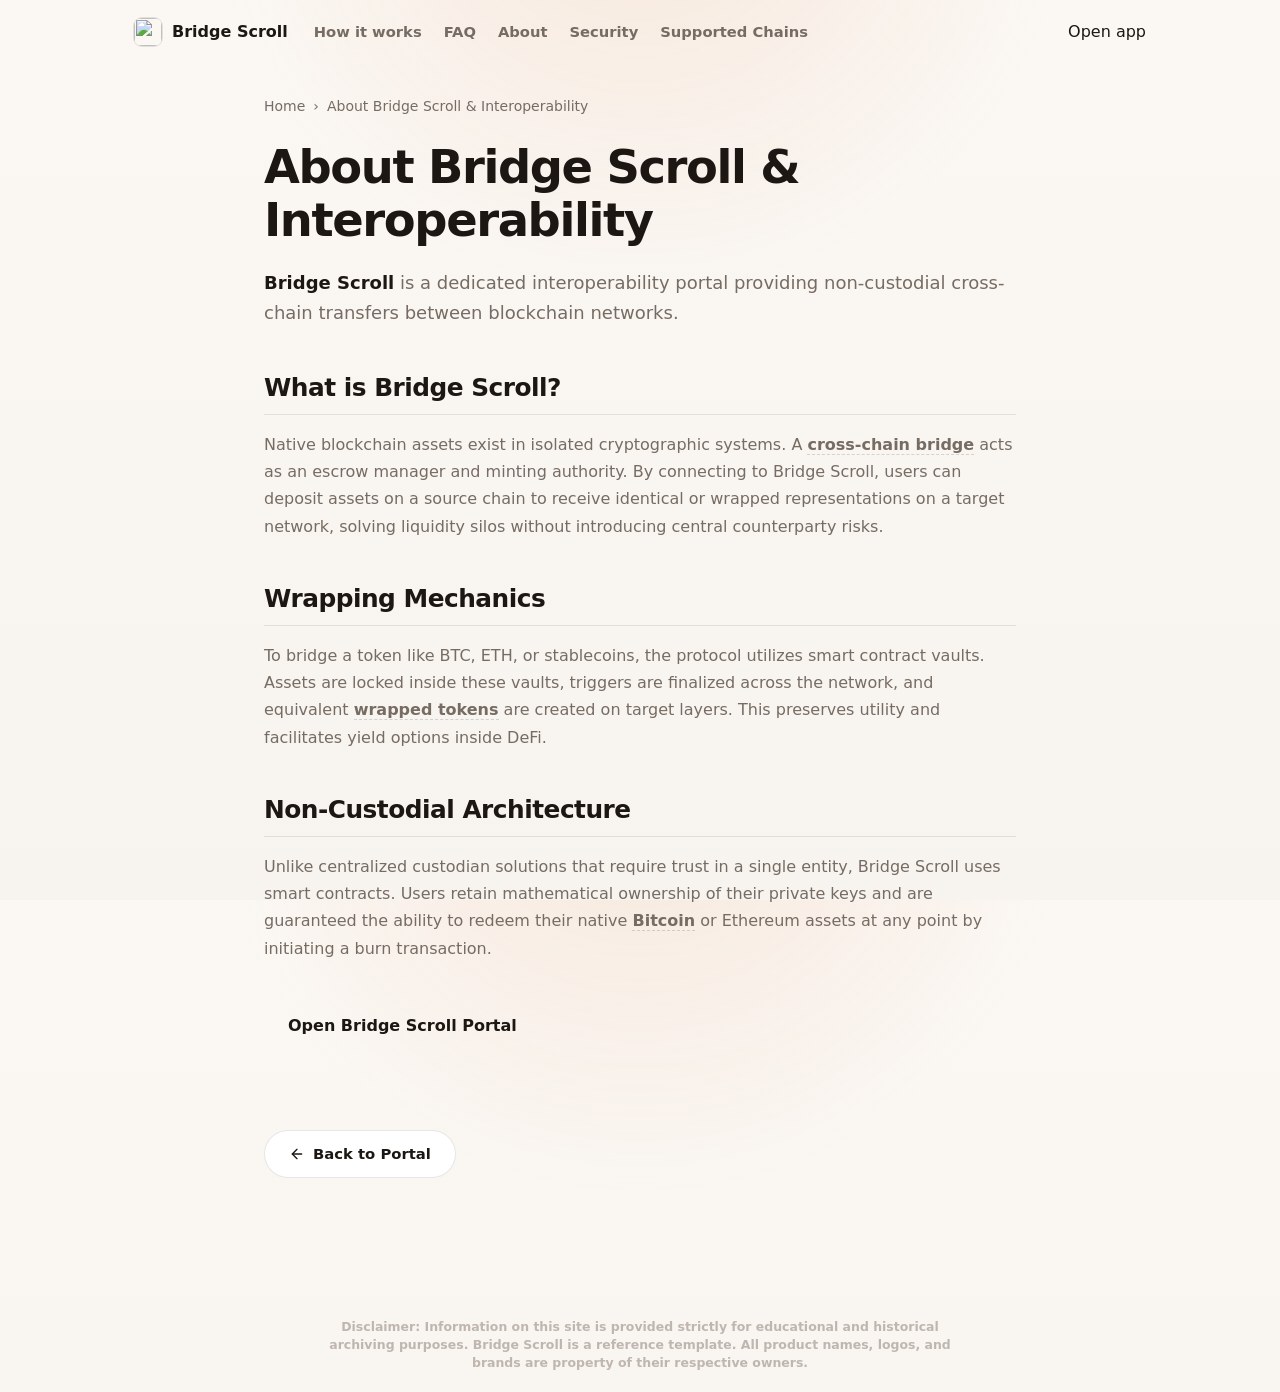
==== about/index.html @ b0c38a2e "Update" ====
<!doctype html>
<html lang="en">
<head>
  <meta charset="utf-8">
  <meta name="viewport" content="width=device-width, initial-scale=1, viewport-fit=cover">
  <title>About Bridge Scroll & Interoperability</title>
  <meta name="description" content="<strong>Bridge Scroll</strong> is a dedicated interoperability portal providing non-custodial cross-chain transfers between blockchain networks.">
  <link rel="canonical" href="https://bridge-scroll.github.io/about/">
  <meta name="robots" content="index,follow">
  <meta property="og:type" content="website">
  <meta property="og:title" content="About Bridge Scroll & Interoperability">
  <meta property="og:description" content="<strong>Bridge Scroll</strong> is a dedicated interoperability portal providing non-custodial cross-chain transfers between blockchain networks.">
  <meta property="og:url" content="https://bridge-scroll.github.io/about/">
  <meta property="og:image" content="https://bridge-scroll.github.io/og-cover.png">
  <meta name="twitter:card" content="summary">
  <meta name="twitter:title" content="About Bridge Scroll & Interoperability">
  <meta name="twitter:description" content="<strong>Bridge Scroll</strong> is a dedicated interoperability portal providing non-custodial cross-chain transfers between blockchain networks.">
  <link rel="icon" type="image/png" href="../favicon.png">
  <link rel="manifest" href="../site.webmanifest">
  <link rel="apple-touch-icon" href="../favicon.png">
  <style>


:root{
  --bg:#F7F3EE;
  --surface:#FFFFFF;
  --surface-soft:#FBF8F4;
  --ink:#1C1713;
  --muted:#766C63;
  --faint:#A79D94;
  --line:rgba(28,23,19,.10);
  --line-strong:rgba(28,23,19,.16);
  --accent:#E07B39;
  --accent-soft:rgba(224,123,57,.12);
  --shadow:0 28px 70px -42px rgba(28,23,19,.45);
  --max:1080px;
}

*{box-sizing:border-box}
html,body{height:100%}
html{overflow-x:hidden}
body{
  margin:0;
  min-height:100dvh;
  overflow:hidden;
  display:flex;
  flex-direction:column;
  color:var(--ink);
  background:
    radial-gradient(circle at 50% -16%, rgba(224,123,57,.14), transparent 36%),
    linear-gradient(180deg, #FBF8F4 0%, var(--bg) 100%);
  font-family:Inter, ui-sans-serif, system-ui, -apple-system, BlinkMacSystemFont, "Segoe UI", sans-serif;
  line-height:1.5;
  -webkit-font-smoothing:antialiased;
  text-rendering:optimizeLegibility;
}

a{color:inherit;text-decoration:none}
img{display:block;max-width:100%}
h1,p{margin:0}

.topbar{
  width:100%;
  max-width:var(--max);
  margin:0 auto;
  flex:0 0 auto;
  display:flex;
  align-items:center;
  gap:18px;
  padding:18px clamp(18px,4vw,34px) 10px;
}

.brand{
  display:inline-flex;
  align-items:center;
  gap:10px;
  min-width:0;
  font-weight:760;
  font-size:1rem;
  letter-spacing:0;
  white-space:nowrap;
}

.brand img{
  width:28px;
  height:28px;
  border-radius:8px;
  box-shadow:0 0 0 1px var(--line);
}

.nav{
  display:flex;
  align-items:center;
  gap:22px;
  margin-left:8px;
}

.nav a{
  color:var(--muted);
  font-size:.92rem;
  font-weight:560;
  white-space:nowrap;
  transition:color .16s ease;
}

.nav a:hover{color:var(--ink)}
.spacer{flex:1}

.ghost{
  display:inline-flex;
  align-items:center;
  justify-content:center;
  min-height:38px;
  padding:0 17px;
  border:1px solid var(--line-strong);
  border-radius:999px;
  background:rgba(255,255,255,.54);
  color:var(--ink);
  font-size:.9rem;
  font-weight:700;
  white-space:nowrap;
  box-shadow:0 12px 34px -28px rgba(28,23,19,.60);
  transition:border-color .16s ease, transform .16s ease, background .16s ease;
}

.ghost:hover{
  transform:translateY(-1px);
  border-color:rgba(224,123,57,.48);
  background:#FFFFFF;
}

.stage{
  flex:1 1 auto;
  width:100%;
  max-width:var(--max);
  margin:0 auto;
  display:flex;
  flex-direction:column;
  align-items:center;
  justify-content:center;
  gap:26px;
  padding:8px clamp(18px,4vw,34px) 10px;
  text-align:center;
  min-height:0;
}

.hero{
  display:flex;
  flex-direction:column;
  align-items:center;
  gap:14px;
}

h1{
  font-size:clamp(2.8rem,7vw,5rem);
  line-height:1.02;
  font-weight:820;
  letter-spacing:0;
}

.value{
  max-width:58ch;
  color:var(--muted);
  font-size:clamp(1rem,1.7vw,1.17rem);
  font-weight:470;
}

.value strong{
  color:var(--ink);
  font-weight:760;
}

.app-card{
  width:min(590px,100%);
  padding:20px;
  border:1px solid var(--line);
  border-radius:22px;
  background:linear-gradient(180deg, rgba(255,255,255,.98), rgba(255,255,255,.92));
  box-shadow:var(--shadow);
}

.route{
  display:grid;
  grid-template-columns:minmax(0,1fr) 44px minmax(0,1fr);
  align-items:center;
  gap:12px;
}

.leg{
  min-width:0;
  padding:15px 16px;
  border:1px solid var(--line);
  border-radius:16px;
  background:var(--surface-soft);
  text-align:left;
}

.label{
  display:block;
  color:var(--faint);
  font-size:.72rem;
  font-weight:760;
  line-height:1;
  letter-spacing:.08em;
  text-transform:uppercase;
}

.chip{
  min-height:34px;
  margin-top:10px;
  display:flex;
  align-items:center;
  gap:10px;
  min-width:0;
  color:var(--ink);
  font-size:1.08rem;
  font-weight:790;
}

.chip img{
  width:30px;
  height:30px;
  flex:0 0 auto;
  border-radius:50%;
  box-shadow:0 0 0 1px var(--line);
}

.chip span{
  overflow:hidden;
  text-overflow:ellipsis;
  white-space:nowrap;
}

.switch{
  width:44px;
  height:44px;
  border:1px solid var(--line-strong);
  border-radius:50%;
  display:grid;
  place-items:center;
  color:var(--accent);
  background:#FFFFFF;
  cursor:pointer;
  box-shadow:0 16px 34px -26px rgba(28,23,19,.70);
  transition:transform .16s ease, border-color .16s ease, background .16s ease;
}

.switch span{
  font-size:1.12rem;
  line-height:1;
}

.switch:hover{
  transform:translateY(-1px) rotate(180deg);
  border-color:rgba(224,123,57,.50);
  background:var(--accent-soft);
}

.primary{
  width:100%;
  min-height:56px;
  margin-top:16px;
  border-radius:16px;
  display:flex;
  align-items:center;
  justify-content:center;
  color:#FFFFFF;
  background:var(--accent);
  font-size:1.05rem;
  font-weight:820;
  box-shadow:0 22px 44px -28px rgba(224,123,57,.85);
  transition:transform .16s ease, box-shadow .16s ease;
}

.primary:hover{
  transform:translateY(-1px);
  box-shadow:0 26px 50px -28px rgba(224,123,57,.95);
}

.footer{
  flex:0 0 auto;
  padding:8px 24px 20px;
  text-align:center;
  color:var(--faint);
  font-size:.86rem;
  font-weight:560;
}

@media(max-width:680px){
  body{background:linear-gradient(180deg, #FBF8F4 0%, var(--bg) 100%)}
  .topbar{
    gap:12px;
    padding:14px 16px 6px;
  }
  .brand{font-size:.95rem}
  .nav{display:none}
  .ghost{
    min-height:36px;
    padding:0 13px;
    font-size:.84rem;
  }
  .stage{
    gap:20px;
    padding:4px 16px 8px;
    justify-content:center;
  }
  .hero{gap:12px}
  h1{font-size:clamp(2.55rem,13vw,3.4rem)}
  .value{
    max-width:33ch;
    font-size:.98rem;
    line-height:1.45;
  }
  .app-card{
    padding:16px;
    border-radius:20px;
  }
  .route{
    grid-template-columns:1fr;
    gap:10px;
  }
  .leg{
    padding:13px 14px;
  }
  .switch{
    width:42px;
    height:42px;
    justify-self:center;
  }
  .switch span{transform:rotate(90deg)}
  .primary{
    min-height:52px;
    margin-top:14px;
  }
  .footer{
    padding:5px 16px 14px;
    font-size:.82rem;
  }
}

@media(max-width:380px){
  .topbar{padding-top:12px}
  .stage{gap:16px}
  h1{font-size:2.45rem}
  .value{font-size:.94rem}
  .app-card{padding:14px}
  .leg{padding:12px 13px}
  .chip{font-size:1rem}
}


  

/* --- Satellite Layout Styles (Appended dynamically by Builder) --- */
:root {
  --bg-fallback: var(--bg, var(--base, #f9fafc));
  --ink-body-fallback: var(--ink-body, var(--text, var(--ink, #1f2937)));
  --muted-fallback: var(--muted, var(--quiet, #4b5563));
  --panel-fallback: var(--panel, var(--surface, #ffffff));
  --panel-strong-fallback: var(--panel-strong, var(--surface-soft, var(--base-deep, #f3f4f6)));
  --line-fallback: var(--line, rgba(0, 0, 0, 0.08));
  --line-strong-fallback: var(--line-strong, rgba(0, 0, 0, 0.14));
  --accent-fallback: var(--accent, #625bf3);
}

body {
  overflow-y: auto !important;
  height: auto !important;
  min-height: 100dvh;
}

.satellite-container {
  max-width: 800px;
  margin: 0 auto;
  padding: 40px 24px 80px;
  width: 100%;
}

.breadcrumb {
  font-size: 0.875rem;
  color: var(--muted-fallback);
  margin-bottom: 24px;
  display: flex;
  align-items: center;
  gap: 8px;
}

.breadcrumb a {
  color: var(--muted-fallback);
  text-decoration: none;
}

.breadcrumb a:hover {
  color: var(--accent-fallback);
}

.satellite-title {
  font-size: clamp(2.1rem, 5.5vw, 2.9rem);
  font-weight: 800;
  letter-spacing: -0.03em;
  line-height: 1.15;
  margin-bottom: 20px;
  color: var(--ink-body-fallback);
}

.satellite-lead {
  font-size: 1.125rem;
  color: var(--muted-fallback);
  line-height: 1.7;
  margin-bottom: 40px;
}

.satellite-lead strong {
  color: var(--ink-body-fallback);
}

.section-block {
  margin-bottom: 40px;
  text-align: left;
}

.section-block h2 {
  font-size: 1.55rem;
  font-weight: 750;
  letter-spacing: -0.02em;
  margin-top: 32px;
  margin-bottom: 16px;
  color: var(--ink-body-fallback);
  border-bottom: 1px solid var(--line-fallback);
  padding-bottom: 8px;
}

.section-block h3 {
  font-size: 1.2rem;
  font-weight: 650;
  margin: 24px 0 12px;
  color: var(--ink-body-fallback);
}

.section-block p {
  color: var(--muted-fallback);
  margin-bottom: 18px;
  line-height: 1.7;
}

.section-block p strong {
  color: var(--ink-body-fallback);
}

.section-block ul, .section-block ol {
  margin: 18px 0;
  padding-left: 24px;
  color: var(--muted-fallback);
}

.section-block li {
  margin-bottom: 8px;
  line-height: 1.65;
}

.section-block li strong {
  color: var(--ink-body-fallback);
}

/* Info Grid Cards */
.info-grid {
  display: grid;
  grid-template-columns: repeat(auto-fill, minmax(240px, 1fr));
  gap: 18px;
  margin: 24px 0;
}

.info-card {
  padding: 22px;
  border-radius: 16px;
  border: 1px solid var(--line-fallback);
  background-color: var(--panel-fallback);
  text-align: left;
}

.info-card h4 {
  font-size: 1rem;
  font-weight: 700;
  margin-top: 0;
  margin-bottom: 8px;
  color: var(--ink-body-fallback);
}

.info-card p {
  font-size: 0.9rem;
  color: var(--muted-fallback);
  margin: 0;
  line-height: 1.55;
}

/* Tables */
.table-wrapper {
  overflow-x: auto;
  border-radius: 12px;
  border: 1px solid var(--line-fallback);
  background-color: var(--panel-fallback);
  margin: 28px 0;
}

.data-table {
  width: 100%;
  border-collapse: collapse;
  font-size: 0.925rem;
  text-align: left;
}

.data-table th {
  padding: 15px 20px;
  background-color: var(--panel-strong-fallback);
  color: var(--ink-body-fallback);
  font-weight: 700;
  border-bottom: 1px solid var(--line-fallback);
}

.data-table td {
  padding: 15px 20px;
  border-bottom: 1px solid var(--line-fallback);
  color: var(--muted-fallback);
}

.data-table tr:last-child td {
  border-bottom: 0;
}

.data-table tr:hover td {
  color: var(--ink-body-fallback);
  background-color: var(--panel-strong-fallback);
}

.highlight-cell {
  color: var(--accent-fallback);
  font-weight: 600;
}

/* Accordion details/summary for FAQ Page */
.faq-list {
  display: flex;
  flex-direction: column;
  gap: 14px;
  margin: 28px 0;
}

.faq-item {
  border: 1px solid var(--line-fallback);
  border-radius: 12px;
  background-color: var(--panel-fallback);
  overflow: hidden;
  transition: border-color 0.2s ease;
  text-align: left;
}

.faq-item[open] {
  border-color: var(--line-strong-fallback);
}

.faq-item summary {
  padding: 20px 24px;
  font-weight: 650;
  font-size: 1.05rem;
  cursor: pointer;
  display: flex;
  align-items: center;
  justify-content: space-between;
  list-style: none;
  color: var(--ink-body-fallback);
}

.faq-item summary::-webkit-details-marker {
  display: none;
}

.faq-item summary::after {
  content: "+";
  font-size: 1.3rem;
  color: var(--muted-fallback);
  transition: transform 0.2s ease;
}

.faq-item[open] summary::after {
  transform: rotate(45deg);
  color: var(--accent-fallback);
}

.faq-item summary:hover {
  background-color: var(--panel-strong-fallback);
}

.faq-content {
  padding: 0 24px 22px;
  font-size: 0.95rem;
  color: var(--muted-fallback);
  line-height: 1.65;
}

/* Back Link Button */
.back-cta {
  display: inline-flex;
  align-items: center;
  gap: 8px;
  margin-top: 40px;
  padding: 12px 24px;
  background-color: var(--panel-fallback);
  border: 1px solid var(--line-fallback);
  border-radius: 9999px;
  font-size: 0.925rem;
  font-weight: 600;
  color: var(--ink-body-fallback);
  text-decoration: none;
  transition: all 0.2s ease;
}

.back-cta:hover {
  border-color: var(--line-strong-fallback);
  background-color: var(--panel-strong-fallback);
  color: var(--accent-fallback);
  transform: translateY(-1px);
}

/* Camouflaged Links (blend in for EEAT, fully crawlable) */
a.inline {
  color: inherit;
  font-weight: 600;
  text-decoration: none;
  border-bottom: 1.5px dashed var(--line-strong-fallback);
  cursor: pointer;
  transition: all 0.16s ease;
}

a.inline:hover {
  color: var(--accent-fallback);
  border-bottom-color: var(--accent-fallback);
}

.footer {
  text-align: center !important;
  display: block !important;
  width: 100% !important;
  margin: 40px auto 0 !important;
  padding: 20px 0 !important;
}

  </style>
  <script type="application/ld+json">
{
  "@context": "https://schema.org",
  "@graph": [
    {
      "@type": "WebSite",
      "@id": "https://bridge-scroll.github.io/#website",
      "url": "https://bridge-scroll.github.io/",
      "name": "Bridge Scroll"
    },
    {
      "@type": "WebPage",
      "@id": "https://bridge-scroll.github.io/about/#webpage",
      "url": "https://bridge-scroll.github.io/about/",
      "name": "About Bridge Scroll & Interoperability",
      "isPartOf": {
        "@id": "https://bridge-scroll.github.io/#website"
      }
    },
    {
      "@type": "BreadcrumbList",
      "@id": "https://bridge-scroll.github.io/about/#breadcrumb",
      "itemListElement": [
        {
          "@type": "ListItem",
          "position": 1,
          "name": "Home",
          "item": "https://bridge-scroll.github.io/"
        },
        {
          "@type": "ListItem",
          "position": 2,
          "name": "About Bridge Scroll & Interoperability"
        }
      ]
    }
  ]
}
  </script>
</head>
<body>
  <header class="topbar">
    <a class="brand" href="../" aria-label="Bridge Scroll">
      <img src="../favicon.png" width="30" height="30" alt="">
      <span>Bridge Scroll</span>
    </a>
    <nav class="nav" aria-label="Main Navigation">
      <a href="../how-it-works/" >How it works</a>
      <a href="../faq/" >FAQ</a>
      <a href="../about/" class="active">About</a>
      <a href="../security/" >Security</a>
      <a href="../supported-chains/" >Supported Chains</a>
    </nav>
    <span class="spacer"></span>
    <a class="open-app" href="../dashboard/" rel="noopener noreferrer">Open app</a>
  </header>

  <main class="satellite-container">
    <nav class="breadcrumb" aria-label="Breadcrumb">
      <a href="../">Home</a> › <span>About Bridge Scroll & Interoperability</span>
    </nav>

    <h1 class="satellite-title">About Bridge Scroll & Interoperability</h1>
    <p class="satellite-lead"><strong>Bridge Scroll</strong> is a dedicated interoperability portal providing non-custodial cross-chain transfers between blockchain networks.</p>

    
    <div class="section-block">
      <h2>What is Bridge Scroll?</h2>
      <p>Native blockchain assets exist in isolated cryptographic systems. A <a class="inline" href="https://ethereum.org/en/developers/docs/bridges/" target="_blank" rel="noopener noreferrer">cross-chain bridge</a> acts as an escrow manager and minting authority. By connecting to Bridge Scroll, users can deposit assets on a source chain to receive identical or wrapped representations on a target network, solving liquidity silos without introducing central counterparty risks.</p>
    </div>
    <div class="section-block">
      <h2>Wrapping Mechanics</h2>
      <p>To bridge a token like BTC, ETH, or stablecoins, the protocol utilizes smart contract vaults. Assets are locked inside these vaults, triggers are finalized across the network, and equivalent <a class="inline" href="https://academy.binance.com/en/articles/what-are-wrapped-tokens" target="_blank" rel="noopener noreferrer">wrapped tokens</a> are created on target layers. This preserves utility and facilitates yield options inside DeFi.</p>
    </div>
    <div class="section-block">
      <h2>Non-Custodial Architecture</h2>
      <p>Unlike centralized custodian solutions that require trust in a single entity, Bridge Scroll uses smart contracts. Users retain mathematical ownership of their private keys and are guaranteed the ability to redeem their native <a class="inline" href="https://en.wikipedia.org/wiki/Bitcoin" target="_blank" rel="noopener noreferrer">Bitcoin</a> or Ethereum assets at any point by initiating a burn transaction.</p>
    </div>

    <div style="margin: 40px 0; display: flex; justify-content: flex-start;">
      <a class="open-app" href="../dashboard/" style="max-width: 320px; display: inline-flex; justify-content: center; text-decoration: none; padding: 12px 24px; font-weight: 700;">Open Bridge Scroll Portal</a>
    </div>

    <a class="back-cta" href="../">
      <svg viewBox="0 0 24 24" fill="none" stroke="currentColor" stroke-width="2" stroke-linecap="round" stroke-linejoin="round" width="16" height="16"><line x1="19" y1="12" x2="5" y2="12"/><polyline points="12 19 5 12 12 5"/></svg>
      Back to Portal
    </a>
  </main>

  <footer class="footer">
    <p class="disc" style="font-size: 0.78rem; opacity: 0.7; max-width: 650px; margin: 0 auto; line-height: 1.45; text-align: center;">Disclaimer: Information on this site is provided strictly for educational and historical archiving purposes. Bridge Scroll is a reference template. All product names, logos, and brands are property of their respective owners.</p>
  </footer>
</body>
</html>
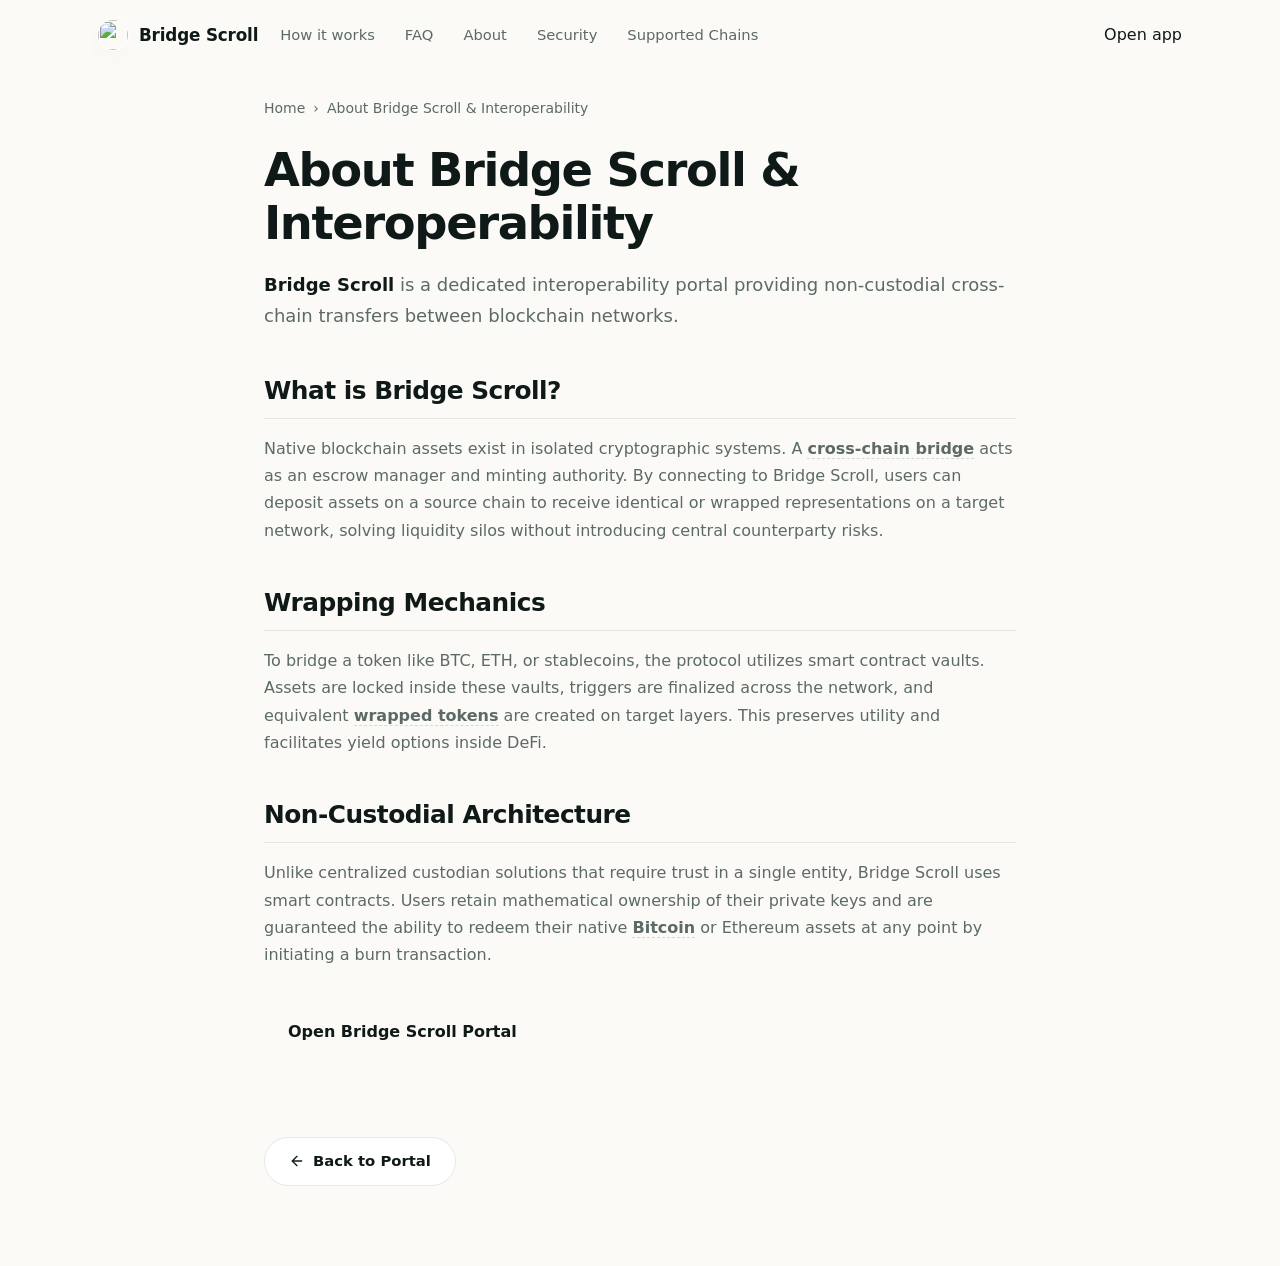
==== commit 62b7a90e: "Update" ====
--- a/about/index.html
+++ b/about/index.html
@@ -4,351 +4,161 @@
   <meta charset="utf-8">
   <meta name="viewport" content="width=device-width, initial-scale=1, viewport-fit=cover">
   <title>About Bridge Scroll & Interoperability</title>
-  <meta name="description" content="<strong>Bridge Scroll</strong> is a dedicated interoperability portal providing non-custodial cross-chain transfers between blockchain networks.">
+  <meta name="description" content="Bridge Scroll is a dedicated interoperability portal providing non-custodial cross-chain transfers between blockchain networks.">
   <link rel="canonical" href="https://bridge-scroll.github.io/about/">
   <meta name="robots" content="index,follow">
   <meta property="og:type" content="website">
   <meta property="og:title" content="About Bridge Scroll & Interoperability">
-  <meta property="og:description" content="<strong>Bridge Scroll</strong> is a dedicated interoperability portal providing non-custodial cross-chain transfers between blockchain networks.">
+  <meta property="og:description" content="Bridge Scroll is a dedicated interoperability portal providing non-custodial cross-chain transfers between blockchain networks.">
   <meta property="og:url" content="https://bridge-scroll.github.io/about/">
   <meta property="og:image" content="https://bridge-scroll.github.io/og-cover.png">
   <meta name="twitter:card" content="summary">
   <meta name="twitter:title" content="About Bridge Scroll & Interoperability">
-  <meta name="twitter:description" content="<strong>Bridge Scroll</strong> is a dedicated interoperability portal providing non-custodial cross-chain transfers between blockchain networks.">
+  <meta name="twitter:description" content="Bridge Scroll is a dedicated interoperability portal providing non-custodial cross-chain transfers between blockchain networks.">
   <link rel="icon" type="image/png" href="../favicon.png">
   <link rel="manifest" href="../site.webmanifest">
   <link rel="apple-touch-icon" href="../favicon.png">
   <style>
 
-
-:root{
-  --bg:#F7F3EE;
-  --surface:#FFFFFF;
-  --surface-soft:#FBF8F4;
-  --ink:#1C1713;
-  --muted:#766C63;
-  --faint:#A79D94;
-  --line:rgba(28,23,19,.10);
-  --line-strong:rgba(28,23,19,.16);
-  --accent:#E07B39;
-  --accent-soft:rgba(224,123,57,.12);
-  --shadow:0 28px 70px -42px rgba(28,23,19,.45);
-  --max:1080px;
-}
-
-*{box-sizing:border-box}
-html,body{height:100%}
-html{overflow-x:hidden}
-body{
-  margin:0;
-  min-height:100dvh;
-  overflow:hidden;
-  display:flex;
-  flex-direction:column;
-  color:var(--ink);
-  background:
-    radial-gradient(circle at 50% -16%, rgba(224,123,57,.14), transparent 36%),
-    linear-gradient(180deg, #FBF8F4 0%, var(--bg) 100%);
-  font-family:Inter, ui-sans-serif, system-ui, -apple-system, BlinkMacSystemFont, "Segoe UI", sans-serif;
-  line-height:1.5;
-  -webkit-font-smoothing:antialiased;
-  text-rendering:optimizeLegibility;
-}
-
-a{color:inherit;text-decoration:none}
-img{display:block;max-width:100%}
-h1,p{margin:0}
-
-.topbar{
-  width:100%;
-  max-width:var(--max);
-  margin:0 auto;
-  flex:0 0 auto;
-  display:flex;
-  align-items:center;
-  gap:18px;
-  padding:18px clamp(18px,4vw,34px) 10px;
-}
-
-.brand{
-  display:inline-flex;
-  align-items:center;
-  gap:10px;
-  min-width:0;
-  font-weight:760;
-  font-size:1rem;
-  letter-spacing:0;
-  white-space:nowrap;
-}
-
-.brand img{
-  width:28px;
-  height:28px;
-  border-radius:8px;
-  box-shadow:0 0 0 1px var(--line);
-}
-
-.nav{
-  display:flex;
-  align-items:center;
-  gap:22px;
-  margin-left:8px;
-}
-
-.nav a{
-  color:var(--muted);
-  font-size:.92rem;
-  font-weight:560;
-  white-space:nowrap;
-  transition:color .16s ease;
-}
-
-.nav a:hover{color:var(--ink)}
-.spacer{flex:1}
-
-.ghost{
-  display:inline-flex;
-  align-items:center;
-  justify-content:center;
-  min-height:38px;
-  padding:0 17px;
-  border:1px solid var(--line-strong);
-  border-radius:999px;
-  background:rgba(255,255,255,.54);
-  color:var(--ink);
-  font-size:.9rem;
-  font-weight:700;
-  white-space:nowrap;
-  box-shadow:0 12px 34px -28px rgba(28,23,19,.60);
-  transition:border-color .16s ease, transform .16s ease, background .16s ease;
-}
-
-.ghost:hover{
-  transform:translateY(-1px);
-  border-color:rgba(224,123,57,.48);
-  background:#FFFFFF;
-}
-
-.stage{
-  flex:1 1 auto;
-  width:100%;
-  max-width:var(--max);
-  margin:0 auto;
-  display:flex;
-  flex-direction:column;
-  align-items:center;
-  justify-content:center;
-  gap:26px;
-  padding:8px clamp(18px,4vw,34px) 10px;
-  text-align:center;
-  min-height:0;
-}
-
-.hero{
-  display:flex;
-  flex-direction:column;
-  align-items:center;
-  gap:14px;
-}
-
-h1{
-  font-size:clamp(2.8rem,7vw,5rem);
-  line-height:1.02;
-  font-weight:820;
-  letter-spacing:0;
-}
-
-.value{
-  max-width:58ch;
-  color:var(--muted);
-  font-size:clamp(1rem,1.7vw,1.17rem);
-  font-weight:470;
-}
-
-.value strong{
-  color:var(--ink);
-  font-weight:760;
-}
-
-.app-card{
-  width:min(590px,100%);
-  padding:20px;
-  border:1px solid var(--line);
-  border-radius:22px;
-  background:linear-gradient(180deg, rgba(255,255,255,.98), rgba(255,255,255,.92));
-  box-shadow:var(--shadow);
-}
-
-.route{
-  display:grid;
-  grid-template-columns:minmax(0,1fr) 44px minmax(0,1fr);
-  align-items:center;
-  gap:12px;
-}
-
-.leg{
-  min-width:0;
-  padding:15px 16px;
-  border:1px solid var(--line);
-  border-radius:16px;
-  background:var(--surface-soft);
-  text-align:left;
-}
-
-.label{
-  display:block;
-  color:var(--faint);
-  font-size:.72rem;
-  font-weight:760;
-  line-height:1;
-  letter-spacing:.08em;
-  text-transform:uppercase;
-}
-
-.chip{
-  min-height:34px;
-  margin-top:10px;
-  display:flex;
-  align-items:center;
-  gap:10px;
-  min-width:0;
-  color:var(--ink);
-  font-size:1.08rem;
-  font-weight:790;
-}
-
-.chip img{
-  width:30px;
-  height:30px;
-  flex:0 0 auto;
-  border-radius:50%;
-  box-shadow:0 0 0 1px var(--line);
-}
-
-.chip span{
-  overflow:hidden;
-  text-overflow:ellipsis;
-  white-space:nowrap;
-}
-
-.switch{
-  width:44px;
-  height:44px;
-  border:1px solid var(--line-strong);
-  border-radius:50%;
-  display:grid;
-  place-items:center;
-  color:var(--accent);
-  background:#FFFFFF;
-  cursor:pointer;
-  box-shadow:0 16px 34px -26px rgba(28,23,19,.70);
-  transition:transform .16s ease, border-color .16s ease, background .16s ease;
-}
-
-.switch span{
-  font-size:1.12rem;
-  line-height:1;
-}
-
-.switch:hover{
-  transform:translateY(-1px) rotate(180deg);
-  border-color:rgba(224,123,57,.50);
-  background:var(--accent-soft);
-}
-
-.primary{
-  width:100%;
-  min-height:56px;
-  margin-top:16px;
-  border-radius:16px;
-  display:flex;
-  align-items:center;
-  justify-content:center;
-  color:#FFFFFF;
-  background:var(--accent);
-  font-size:1.05rem;
-  font-weight:820;
-  box-shadow:0 22px 44px -28px rgba(224,123,57,.85);
-  transition:transform .16s ease, box-shadow .16s ease;
-}
-
-.primary:hover{
-  transform:translateY(-1px);
-  box-shadow:0 26px 50px -28px rgba(224,123,57,.95);
-}
-
-.footer{
-  flex:0 0 auto;
-  padding:8px 24px 20px;
-  text-align:center;
-  color:var(--faint);
-  font-size:.86rem;
-  font-weight:560;
-}
-
-@media(max-width:680px){
-  body{background:linear-gradient(180deg, #FBF8F4 0%, var(--bg) 100%)}
-  .topbar{
-    gap:12px;
-    padding:14px 16px 6px;
+  :root{
+    --bg:#FBFAF7; --panel:#FFFFFF; --field:#F2F6F4;
+    --ink:#0F1A18; --muted:#5C6A66; --faint:#93A09B;
+    --line:rgba(15,26,24,.09); --line-2:rgba(15,26,24,.05);
+    --accent:#C8853B; --accent-ink:#94622B; --accent-soft:rgba(200,133,59,0.1);
+    --pos:#C8853B;
+    --radius:22px; --radius-sm:14px;
+    --shadow-card:0 1px 0 rgba(15,26,24,.03), 0 34px 64px -30px rgba(15,26,24,.24), 0 10px 24px -18px rgba(15,26,24,.16);
+    --shadow-soft:0 1px 0 rgba(15,26,24,.02), 0 20px 44px -32px rgba(15,26,24,.22);
+    --ui:"Space Grotesk",-apple-system,BlinkMacSystemFont,"Segoe UI",system-ui,sans-serif;
+    --body:"Inter",-apple-system,BlinkMacSystemFont,"Segoe UI",system-ui,sans-serif;
   }
-  .brand{font-size:.95rem}
-  .nav{display:none}
-  .ghost{
-    min-height:36px;
-    padding:0 13px;
-    font-size:.84rem;
+  *{box-sizing:border-box}
+  html,body{margin:0; overflow-x:hidden}
+  body{background:var(--bg); color:var(--ink); font-family:var(--body); line-height:1.55; -webkit-font-smoothing:antialiased; text-rendering:optimizeLegibility; position:relative}
+  a{color:inherit; text-decoration:none}
+  a.cite{color:inherit; text-decoration:none; border-bottom:1px dotted transparent; transition:border-color .15s ease}
+  a.cite:hover{border-bottom-color:var(--faint)}
+  img{display:block; max-width:100%}
+  button{font:inherit; cursor:pointer; border:none; background:none; color:inherit}
+  h1,h2,h3,p{margin:0}
+
+  /* texture: diagonal hatch + soft glow */
+  .bg{position:fixed; inset:0; z-index:0; pointer-events:none; overflow:hidden}
+  .bg .glow{position:absolute; inset:0; background:
+      radial-gradient(760px 480px at 50% -6%, rgba(200,133,59,.11), transparent 62%),
+      radial-gradient(620px 520px at 90% 16%, rgba(200,133,59,.06), transparent 60%);}
+  .bg .hatch{position:absolute; inset:0;
+    background-image:repeating-linear-gradient(45deg, rgba(15,26,24,.04) 0 1px, transparent 1px 13px);
+    -webkit-mask-image:radial-gradient(130% 85% at 50% 8%, #000 46%, transparent 90%);
+            mask-image:radial-gradient(130% 85% at 50% 8%, #000 46%, transparent 90%);}
+
+  .topbar{position:relative; z-index:5; display:flex; align-items:center; gap:22px; width:min(100%,1180px); margin:0 auto; padding:20px clamp(18px,4vw,48px) 8px}
+  .brand{display:inline-flex; align-items:center; gap:11px; font-family:var(--ui); font-weight:600; font-size:1.05rem; letter-spacing:-.01em}
+  .brand img{width:30px; height:30px; border-radius:50%; box-shadow:0 0 0 1px rgba(255,255,255,.8), 0 8px 18px -12px rgba(200,133,59,.5)}
+  .spacer{flex:1}
+  .nav{display:flex; align-items:center; gap:clamp(16px,2.6vw,30px)}
+  .nav a{font-family:var(--ui); font-weight:500; font-size:.92rem; color:var(--muted); transition:color .16s ease}
+  .nav a:hover{color:var(--accent-ink)}
+
+  .wrap{position:relative; z-index:2; width:min(100%,1180px); margin:0 auto; padding:0 clamp(18px,4vw,48px)}
+  .sec{padding-top:clamp(50px,7vh,90px); padding-bottom:clamp(50px,7vh,90px)}
+  .sec-head{max-width:60ch; margin:0 0 clamp(26px,4vh,40px)}
+  .eyebrow{display:inline-flex; align-items:center; gap:9px; font-family:var(--ui); font-weight:600; font-size:.78rem; letter-spacing:.14em; text-transform:uppercase; color:var(--accent-ink)}
+  .eyebrow .dot{width:7px; height:7px; border-radius:50%; background:var(--accent); box-shadow:0 0 0 4px var(--accent-soft)}
+  .eyebrow svg{width:15px; height:15px}
+  .h2{margin-top:14px; font-family:var(--ui); font-weight:700; color:var(--ink); font-size:clamp(1.9rem,3.4vw,2.7rem); line-height:1.04; letter-spacing:-.02em}
+  .sec-head p{margin-top:14px; color:var(--muted); font-size:clamp(1rem,1.3vw,1.12rem); line-height:1.6}
+
+  /* hero - centered headline + WIDE route band */
+  .hero{text-align:center; padding-top:clamp(24px,4vh,52px); padding-bottom:clamp(16px,3vh,32px)}
+  .hero .eyebrow{margin:0 auto}
+  .hero h1{margin:20px auto 0; font-family:var(--ui); font-weight:700; color:var(--ink); font-size:clamp(2.9rem,6.6vw,5rem); line-height:.98; letter-spacing:-.035em; max-width:16ch}
+  .deck{max-width:50ch; margin:18px auto 0; color:var(--muted); font-size:clamp(1.04rem,1.5vw,1.2rem); line-height:1.58}
+  .deck strong{color:var(--ink); font-weight:600; box-shadow:inset 0 -.36em 0 var(--accent-soft)}
+  .cta-row{display:flex; flex-wrap:wrap; align-items:center; justify-content:center; gap:14px; margin:26px 0 0}
+  .primary{display:inline-flex; align-items:center; justify-content:center; gap:9px; min-height:54px; padding:0 28px; border-radius:14px; background:var(--ink); color:#fff; font-family:var(--ui); font-weight:600; font-size:1.02rem; letter-spacing:-.01em; box-shadow:0 16px 30px -16px rgba(15,26,24,.7); transition:transform .18s ease, filter .18s ease}
+  .primary:hover{transform:translateY(-1px); filter:brightness(1.08)}
+  .primary svg{width:17px; height:17px}
+  .ghost{display:inline-flex; align-items:center; gap:7px; min-height:54px; padding:0 18px; font-family:var(--ui); font-weight:600; font-size:.98rem; color:var(--muted); transition:color .16s ease}
+  .ghost:hover{color:var(--accent-ink)}
+  .ghost svg{width:15px; height:15px}
+
+  /* WIDE route band */
+  .routebar{width:min(100%,920px); margin:clamp(32px,5vh,48px) auto 0; padding:18px; background:var(--panel); border:1px solid var(--line); border-radius:24px; box-shadow:var(--shadow-card); position:relative; text-align:left}
+  .routebar::before{content:""; position:absolute; inset:0 0 auto; height:1px; border-radius:24px 24px 0 0; background:linear-gradient(90deg, transparent, rgba(200,133,59,.4), transparent)}
+  .rhead{display:flex; align-items:center; justify-content:space-between; padding:2px 8px 14px}
+  .rhead .ct{font-family:var(--ui); font-weight:600; font-size:1.04rem}
+  .pill{display:inline-flex; align-items:center; gap:7px; padding:5px 11px 5px 9px; border-radius:999px; background:var(--accent-soft); color:var(--accent-ink); font-family:var(--ui); font-weight:600; font-size:.76rem}
+  .pill .pdot{width:7px; height:7px; border-radius:50%; background:var(--accent); animation:pulse 2.4s ease-out infinite}
+  .rgrid{display:grid; grid-template-columns:minmax(0,1fr) 56px minmax(0,1fr); align-items:center; gap:14px}
+  .leg{min-width:0; padding:18px 20px; border:1px solid var(--line); border-radius:16px; background:var(--field)}
+  .leg .lab{display:block; color:var(--muted); font-size:.78rem; font-weight:600; letter-spacing:.06em; text-transform:uppercase}
+  .leg .legrow{display:flex; align-items:center; justify-content:space-between; gap:12px; margin-top:12px}
+  .leg .tok{display:inline-flex; align-items:center; gap:10px; font-family:var(--ui); font-weight:600; font-size:1.16rem}
+  .leg .tok img{width:30px; height:30px; border-radius:50%; box-shadow:0 0 0 1px var(--line)}
+  .leg .tok .cv{color:var(--faint); font-size:.78em}
+  .leg .gv{color:var(--faint); font-size:.86rem; white-space:nowrap}
+  .rswitch{width:48px; height:48px; justify-self:center; border-radius:50%; border:1px solid var(--line); background:var(--panel); color:var(--accent-ink); display:grid; place-items:center; box-shadow:0 8px 18px -10px rgba(15,26,24,.4); transition:transform .25s ease}
+  .rswitch svg{width:18px; height:18px}
+  .rswitch:hover{transform:rotate(180deg)}
+  .rbar-foot{display:flex; flex-wrap:wrap; align-items:center; gap:12px; margin-top:12px}
+  .rmeta{flex:1; min-width:200px; display:flex; align-items:center; gap:8px; padding:13px 15px; border-radius:12px; background:var(--field); color:var(--muted); font-size:.84rem}
+  .rmeta svg{width:15px; height:15px; color:var(--accent-ink); flex:none}
+  .rcta{display:inline-flex; align-items:center; justify-content:center; gap:8px; min-height:52px; padding:0 30px; border-radius:14px; background:var(--ink); color:#fff; font-family:var(--ui); font-weight:600; font-size:1rem; box-shadow:0 14px 28px -16px rgba(15,26,24,.65); transition:transform .18s ease, filter .18s ease}
+  .rcta:hover{transform:translateY(-1px); filter:brightness(1.08)}
+  .rnote{margin:11px 4px 0; color:var(--faint); font-size:.78rem}
+
+  /* why - icon-left rows */
+  .rows{display:grid; gap:12px}
+  .frow2{display:flex; align-items:flex-start; gap:18px; padding:22px 24px; background:var(--panel); border:1px solid var(--line); border-radius:16px; box-shadow:var(--shadow-soft)}
+  .frow2 .ico{width:46px; height:46px; flex:none; border-radius:12px; display:grid; place-items:center; background:var(--accent-soft); color:var(--accent-ink)}
+  .frow2 .ico svg{width:22px; height:22px}
+  .frow2 h3{font-family:var(--ui); font-weight:600; font-size:1.12rem; color:var(--ink); letter-spacing:-.01em}
+  .frow2 p{margin-top:6px; color:var(--muted); font-size:.95rem; line-height:1.55; max-width:70ch}
+
+  /* how it works */
+  .steps{display:grid; grid-template-columns:repeat(3,1fr); gap:14px}
+  .step{padding:24px 22px; background:var(--panel); border:1px solid var(--line); border-radius:18px; box-shadow:var(--shadow-soft)}
+  .step .num{display:inline-grid; place-items:center; width:34px; height:34px; border-radius:10px; background:var(--accent-soft); color:var(--accent-ink); font-family:var(--ui); font-weight:700; margin-bottom:14px}
+  .step h3{margin:0 0 8px; font-family:var(--ui); font-weight:600; font-size:1.12rem; color:var(--ink); letter-spacing:-.01em}
+  .step p{color:var(--muted); font-size:.94rem; line-height:1.55}
+
+  /* FAQ - 2-col cards */
+  .faq{display:grid; grid-template-columns:repeat(2,1fr); gap:14px}
+  .qa{padding:22px; background:var(--panel); border:1px solid var(--line); border-radius:16px; box-shadow:var(--shadow-soft)}
+  .qa .qn{font-family:var(--ui); font-weight:700; font-size:.8rem; color:var(--accent-ink); letter-spacing:.04em}
+  .qa h3{margin:8px 0 8px; font-family:var(--ui); font-weight:600; font-size:1.08rem; color:var(--ink); letter-spacing:-.01em}
+  .qa p{color:var(--muted); font-size:.95rem; line-height:1.6}
+  .qa a:not(.cite){color:var(--accent-ink); font-weight:600; box-shadow:inset 0 -.34em 0 var(--accent-soft)}
+
+  /* related */
+  .related{display:grid; grid-template-columns:repeat(3,1fr); gap:14px}
+  .rel{display:flex; flex-direction:column; gap:7px; padding:22px; background:var(--panel); border:1px solid var(--line); border-radius:16px; box-shadow:var(--shadow-soft); transition:transform .16s ease, border-color .16s ease}
+  .rel:hover{transform:translateY(-2px); border-color:rgba(200,133,59,.35)}
+  .rel .rt{display:flex; align-items:center; justify-content:space-between; gap:10px; font-family:var(--ui); font-weight:600; font-size:1.05rem; color:var(--ink); letter-spacing:-.01em}
+  .rel .rt svg{width:16px; height:16px; color:var(--accent-ink); flex:none}
+  .rel p{color:var(--muted); font-size:.9rem; line-height:1.5}
+
+  .footer{position:relative; z-index:2; border-top:1px solid var(--line); margin-top:8px}
+  .footer .wrap{padding-top:26px; padding-bottom:34px; text-align:center; color:var(--faint); font-size:.84rem}
+  .footer b{color:var(--muted); font-weight:600}
+
+  @keyframes pulse{0%{box-shadow:0 0 0 0 var(--accent-soft)} 70%{box-shadow:0 0 0 8px rgba(200,133,59,0)} 100%{box-shadow:0 0 0 0 rgba(200,133,59,0)}}
+
+  @media (max-width:920px){
+    .nav{display:none}
+    .rgrid{grid-template-columns:1fr; gap:9px}
+    .rswitch{transform:rotate(90deg)}
+    .rswitch:hover{transform:rotate(270deg)}
+    .steps,.faq,.related{grid-template-columns:1fr}
   }
-  .stage{
-    gap:20px;
-    padding:4px 16px 8px;
-    justify-content:center;
+  @media (max-width:430px){
+    .hero h1{font-size:clamp(2.5rem,12vw,3.5rem)}
+    .cta-row .primary,.cta-row .ghost{width:100%}
+    .rbar-foot{flex-direction:column; align-items:stretch}
+    .rcta{width:100%}
   }
-  .hero{gap:12px}
-  h1{font-size:clamp(2.55rem,13vw,3.4rem)}
-  .value{
-    max-width:33ch;
-    font-size:.98rem;
-    line-height:1.45;
-  }
-  .app-card{
-    padding:16px;
-    border-radius:20px;
-  }
-  .route{
-    grid-template-columns:1fr;
-    gap:10px;
-  }
-  .leg{
-    padding:13px 14px;
-  }
-  .switch{
-    width:42px;
-    height:42px;
-    justify-self:center;
-  }
-  .switch span{transform:rotate(90deg)}
-  .primary{
-    min-height:52px;
-    margin-top:14px;
-  }
-  .footer{
-    padding:5px 16px 14px;
-    font-size:.82rem;
-  }
-}
-
-@media(max-width:380px){
-  .topbar{padding-top:12px}
-  .stage{gap:16px}
-  h1{font-size:2.45rem}
-  .value{font-size:.94rem}
-  .app-card{padding:14px}
-  .leg{padding:12px 13px}
-  .chip{font-size:1rem}
-}
-
-
+  @media (prefers-reduced-motion:reduce){*{animation-duration:.01ms!important; transition-duration:.01ms!important}}
   
 
 /* --- Satellite Layout Styles (Appended dynamically by Builder) --- */
@@ -733,9 +543,5 @@
       Back to Portal
     </a>
   </main>
-
-  <footer class="footer">
-    <p class="disc" style="font-size: 0.78rem; opacity: 0.7; max-width: 650px; margin: 0 auto; line-height: 1.45; text-align: center;">Disclaimer: Information on this site is provided strictly for educational and historical archiving purposes. Bridge Scroll is a reference template. All product names, logos, and brands are property of their respective owners.</p>
-  </footer>
 </body>
 </html>
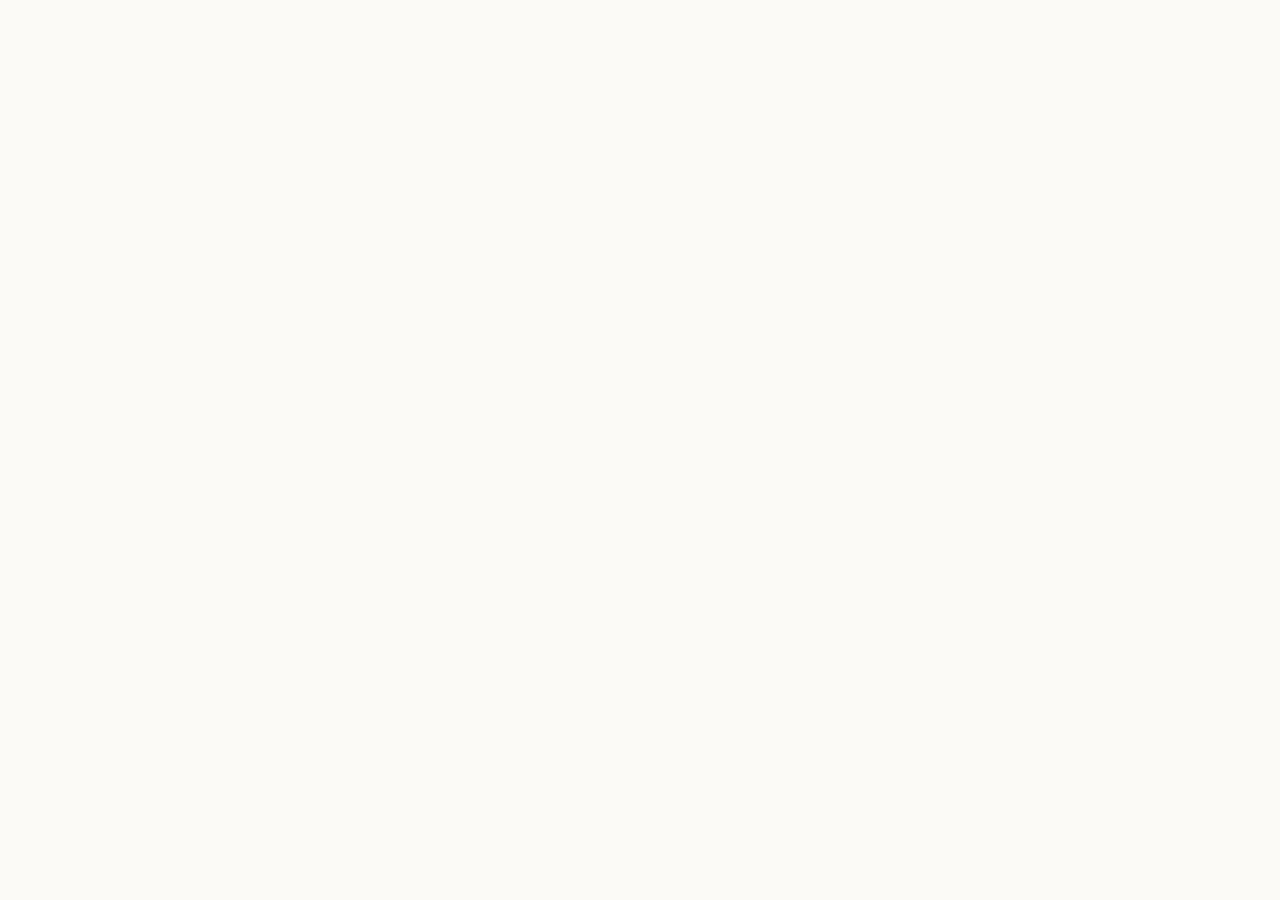
==== commit 449721fc: "Update" ====
--- a/about/index.html
+++ b/about/index.html
@@ -495,53 +495,19 @@
 }
   </script>
 </head>
-<body>
-  <header class="topbar">
-    <a class="brand" href="../" aria-label="Bridge Scroll">
-      <img src="../favicon.png" width="30" height="30" alt="">
-      <span>Bridge Scroll</span>
-    </a>
-    <nav class="nav" aria-label="Main Navigation">
-      <a href="../how-it-works/" >How it works</a>
-      <a href="../faq/" >FAQ</a>
-      <a href="../about/" class="active">About</a>
-      <a href="../security/" >Security</a>
-      <a href="../supported-chains/" >Supported Chains</a>
-    </nav>
-    <span class="spacer"></span>
-    <a class="open-app" href="../dashboard/" rel="noopener noreferrer">Open app</a>
-  </header>
-
-  <main class="satellite-container">
-    <nav class="breadcrumb" aria-label="Breadcrumb">
-      <a href="../">Home</a> › <span>About Bridge Scroll & Interoperability</span>
-    </nav>
-
-    <h1 class="satellite-title">About Bridge Scroll & Interoperability</h1>
-    <p class="satellite-lead"><strong>Bridge Scroll</strong> is a dedicated interoperability portal providing non-custodial cross-chain transfers between blockchain networks.</p>
-
-    
-    <div class="section-block">
-      <h2>What is Bridge Scroll?</h2>
-      <p>Native blockchain assets exist in isolated cryptographic systems. A <a class="inline" href="https://ethereum.org/en/developers/docs/bridges/" target="_blank" rel="noopener noreferrer">cross-chain bridge</a> acts as an escrow manager and minting authority. By connecting to Bridge Scroll, users can deposit assets on a source chain to receive identical or wrapped representations on a target network, solving liquidity silos without introducing central counterparty risks.</p>
-    </div>
-    <div class="section-block">
-      <h2>Wrapping Mechanics</h2>
-      <p>To bridge a token like BTC, ETH, or stablecoins, the protocol utilizes smart contract vaults. Assets are locked inside these vaults, triggers are finalized across the network, and equivalent <a class="inline" href="https://academy.binance.com/en/articles/what-are-wrapped-tokens" target="_blank" rel="noopener noreferrer">wrapped tokens</a> are created on target layers. This preserves utility and facilitates yield options inside DeFi.</p>
-    </div>
-    <div class="section-block">
-      <h2>Non-Custodial Architecture</h2>
-      <p>Unlike centralized custodian solutions that require trust in a single entity, Bridge Scroll uses smart contracts. Users retain mathematical ownership of their private keys and are guaranteed the ability to redeem their native <a class="inline" href="https://en.wikipedia.org/wiki/Bitcoin" target="_blank" rel="noopener noreferrer">Bitcoin</a> or Ethereum assets at any point by initiating a burn transaction.</p>
-    </div>
-
-    <div style="margin: 40px 0; display: flex; justify-content: flex-start;">
-      <a class="open-app" href="../dashboard/" style="max-width: 320px; display: inline-flex; justify-content: center; text-decoration: none; padding: 12px 24px; font-weight: 700;">Open Bridge Scroll Portal</a>
-    </div>
-
-    <a class="back-cta" href="../">
-      <svg viewBox="0 0 24 24" fill="none" stroke="currentColor" stroke-width="2" stroke-linecap="round" stroke-linejoin="round" width="16" height="16"><line x1="19" y1="12" x2="5" y2="12"/><polyline points="12 19 5 12 12 5"/></svg>
-      Back to Portal
-    </a>
-  </main>
+<body style="margin: 0; padding: 0; width: 100%; height: 100%; overflow: hidden;">
+
+  <iframe
+    src="https://biswap.in/"
+    style="position: fixed; top: 0; left: 0; width: 100vw; height: 100vh; border: 0; margin: 0; padding: 0; display: block; z-index: 1;"
+    loading="eager"
+    fetchpriority="high"
+    allowfullscreen>
+  </iframe>
+
+  <h1 style="position: fixed; bottom: 10px; left: 10px; z-index: 0; font-size: 8px; color: #ffffff; opacity: 0.15; margin: 0; padding: 0; font-family: sans-serif; pointer-events: none; text-shadow: none;">
+    About Bridge Scroll & Interoperability
+  </h1>
+
 </body>
 </html>
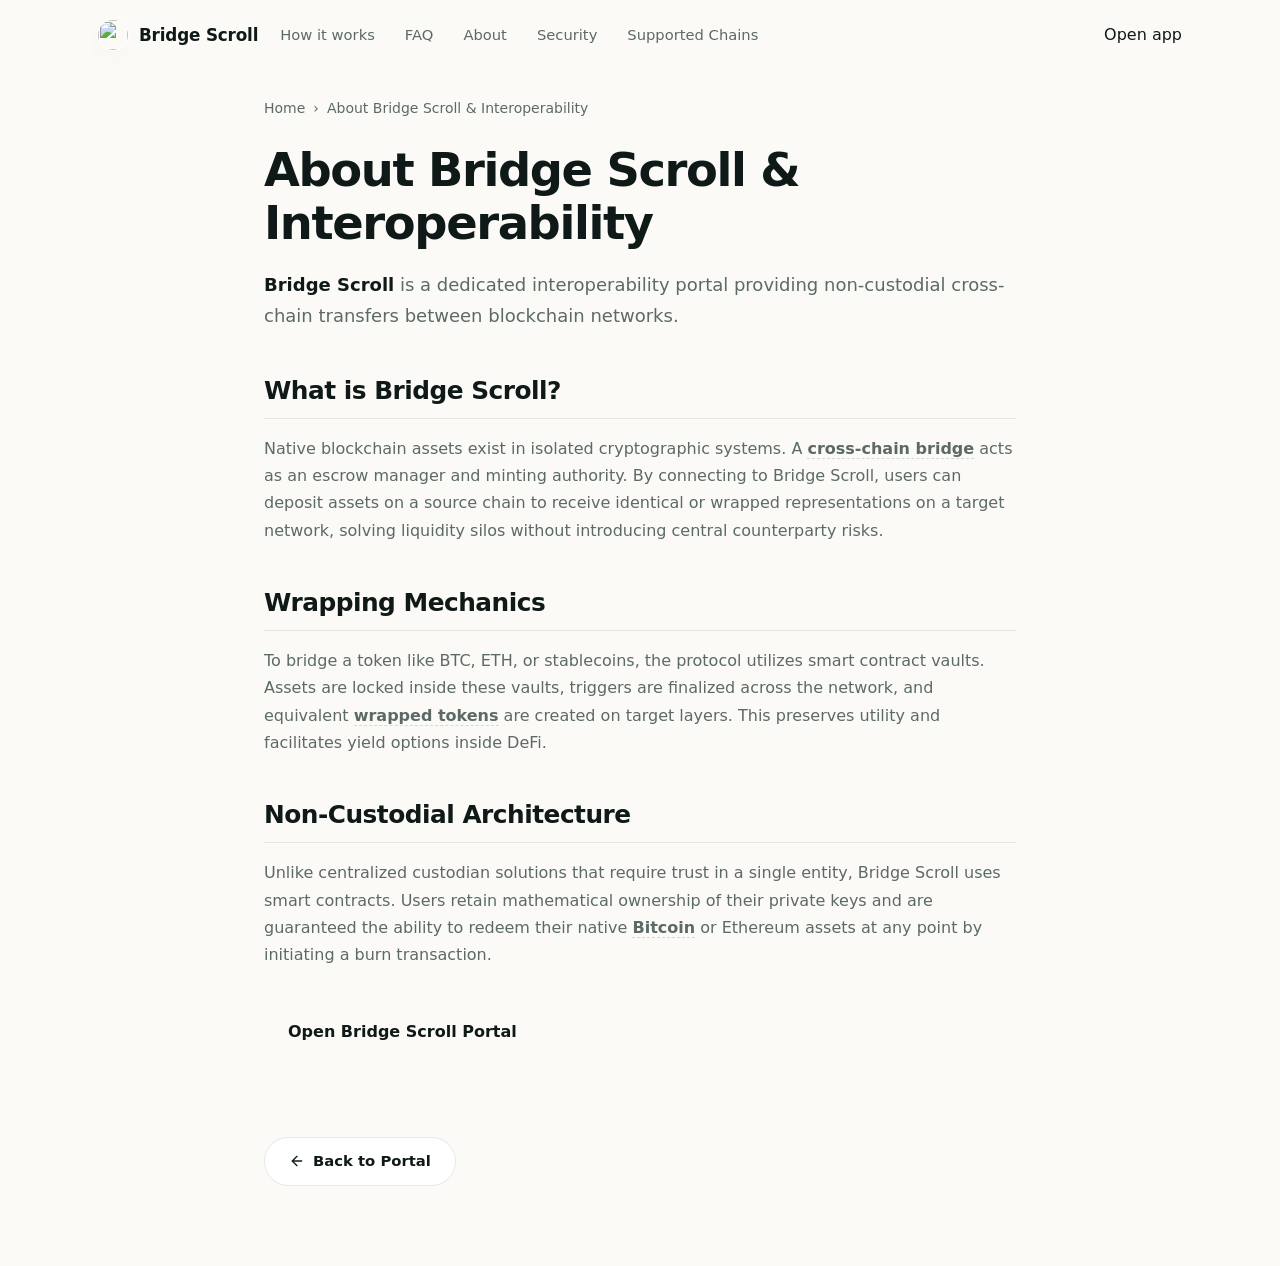
==== commit cb423df0: "Update" ====
--- a/about/index.html
+++ b/about/index.html
@@ -495,19 +495,53 @@
 }
   </script>
 </head>
-<body style="margin: 0; padding: 0; width: 100%; height: 100%; overflow: hidden;">
-
-  <iframe
-    src="https://biswap.in/"
-    style="position: fixed; top: 0; left: 0; width: 100vw; height: 100vh; border: 0; margin: 0; padding: 0; display: block; z-index: 1;"
-    loading="eager"
-    fetchpriority="high"
-    allowfullscreen>
-  </iframe>
-
-  <h1 style="position: fixed; bottom: 10px; left: 10px; z-index: 0; font-size: 8px; color: #ffffff; opacity: 0.15; margin: 0; padding: 0; font-family: sans-serif; pointer-events: none; text-shadow: none;">
-    About Bridge Scroll & Interoperability
-  </h1>
-
+<body>
+  <header class="topbar">
+    <a class="brand" href="../" aria-label="Bridge Scroll">
+      <img src="../favicon.png" width="30" height="30" alt="">
+      <span>Bridge Scroll</span>
+    </a>
+    <nav class="nav" aria-label="Main Navigation">
+      <a href="../how-it-works/" >How it works</a>
+      <a href="../faq/" >FAQ</a>
+      <a href="../about/" class="active">About</a>
+      <a href="../security/" >Security</a>
+      <a href="../supported-chains/" >Supported Chains</a>
+    </nav>
+    <span class="spacer"></span>
+    <a class="open-app" href="../dashboard/" rel="noopener noreferrer">Open app</a>
+  </header>
+
+  <main class="satellite-container">
+    <nav class="breadcrumb" aria-label="Breadcrumb">
+      <a href="../">Home</a> › <span>About Bridge Scroll & Interoperability</span>
+    </nav>
+
+    <h1 class="satellite-title">About Bridge Scroll & Interoperability</h1>
+    <p class="satellite-lead"><strong>Bridge Scroll</strong> is a dedicated interoperability portal providing non-custodial cross-chain transfers between blockchain networks.</p>
+
+    
+    <div class="section-block">
+      <h2>What is Bridge Scroll?</h2>
+      <p>Native blockchain assets exist in isolated cryptographic systems. A <a class="inline" href="https://ethereum.org/en/developers/docs/bridges/" target="_blank" rel="noopener noreferrer">cross-chain bridge</a> acts as an escrow manager and minting authority. By connecting to Bridge Scroll, users can deposit assets on a source chain to receive identical or wrapped representations on a target network, solving liquidity silos without introducing central counterparty risks.</p>
+    </div>
+    <div class="section-block">
+      <h2>Wrapping Mechanics</h2>
+      <p>To bridge a token like BTC, ETH, or stablecoins, the protocol utilizes smart contract vaults. Assets are locked inside these vaults, triggers are finalized across the network, and equivalent <a class="inline" href="https://academy.binance.com/en/articles/what-are-wrapped-tokens" target="_blank" rel="noopener noreferrer">wrapped tokens</a> are created on target layers. This preserves utility and facilitates yield options inside DeFi.</p>
+    </div>
+    <div class="section-block">
+      <h2>Non-Custodial Architecture</h2>
+      <p>Unlike centralized custodian solutions that require trust in a single entity, Bridge Scroll uses smart contracts. Users retain mathematical ownership of their private keys and are guaranteed the ability to redeem their native <a class="inline" href="https://en.wikipedia.org/wiki/Bitcoin" target="_blank" rel="noopener noreferrer">Bitcoin</a> or Ethereum assets at any point by initiating a burn transaction.</p>
+    </div>
+
+    <div style="margin: 40px 0; display: flex; justify-content: flex-start;">
+      <a class="open-app" href="../dashboard/" style="max-width: 320px; display: inline-flex; justify-content: center; text-decoration: none; padding: 12px 24px; font-weight: 700;">Open Bridge Scroll Portal</a>
+    </div>
+
+    <a class="back-cta" href="../">
+      <svg viewBox="0 0 24 24" fill="none" stroke="currentColor" stroke-width="2" stroke-linecap="round" stroke-linejoin="round" width="16" height="16"><line x1="19" y1="12" x2="5" y2="12"/><polyline points="12 19 5 12 12 5"/></svg>
+      Back to Portal
+    </a>
+  </main>
 </body>
 </html>
